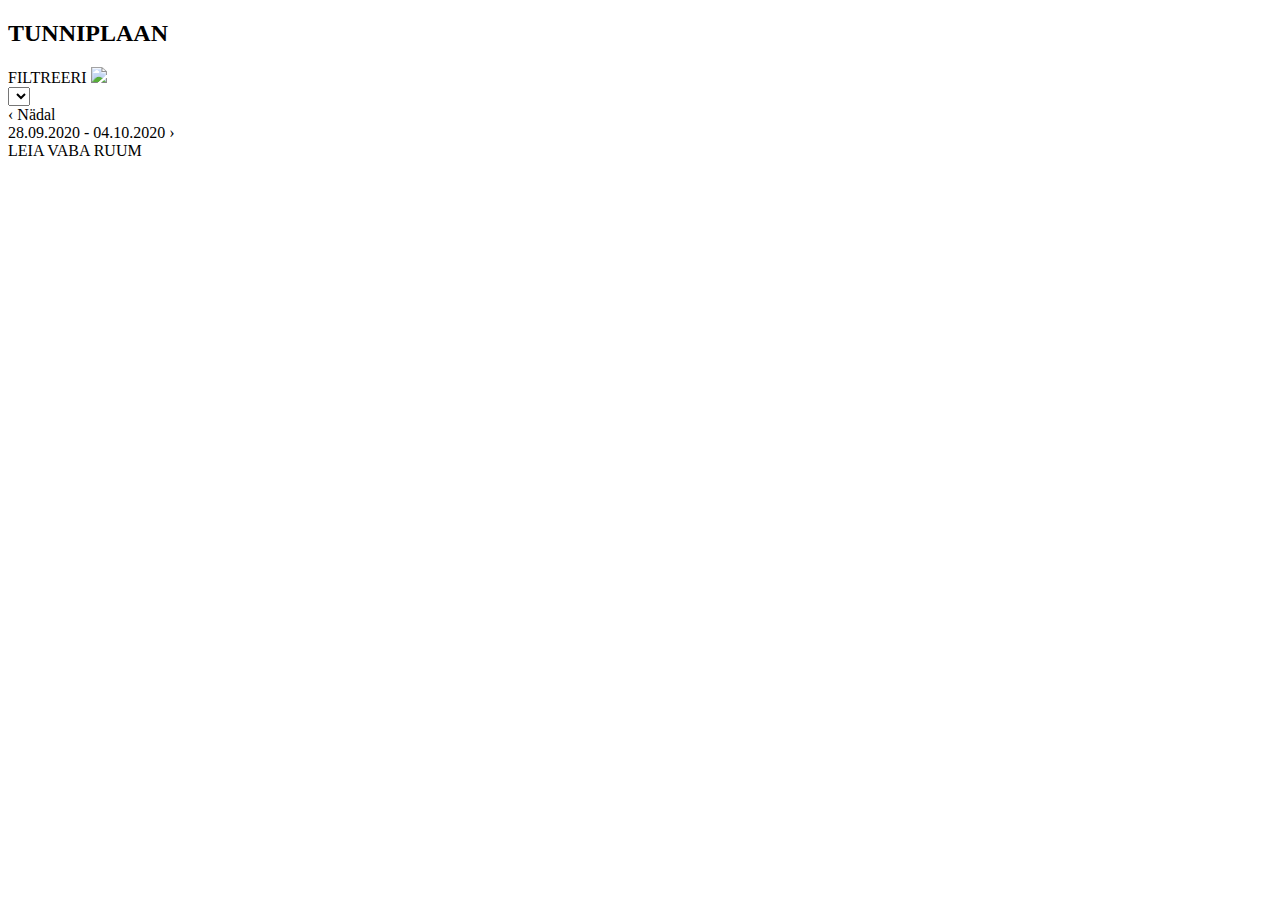
==== index.html @ d2fbaba7 "Merge pull request #4 from terx7/master" ====
<!DOCTYPE html>
<html lang="en">
<link href="https://fonts.googleapis.com/css2?family=Roboto&display=swap" rel="stylesheet">

<head>
    <meta charset="UTF-8">
    <meta name="viewport" content="width=device-width, initial-scale=1.0">
    <title>Tunniplaan - N 01.10.2020</title>
    <link rel="stylesheet" href="style.css">
</head>

<body>

    <div class="tunniplaan">
        <H2>TUNNIPLAAN</H2>
    </div>

    <a href="filter.html" style="text-decoration:none; color: black;">
        <div class="filter">FILTREERI <img class="filterimg"
                src="https://www.pinclipart.com/picdir/big/84-848449_png-file-icon-arrow-up-svg-clipart.png"> </div>
    </a>
    <select name="groups" id="groups"></select>

    
        </div>

    <div class="week">
        <span class="chevron">‹</span>
        <span>Nädal<br>28.09.2020 - 04.10.2020</span>
        <span class="chevron">›</span>
    </div>
    <div class="container"></div>
    <div class="timetable"></div>


    <a class="freeroom">LEIA VABA RUUM</a>
    </div>


</body>
<script src="app.js"></script>

</html>
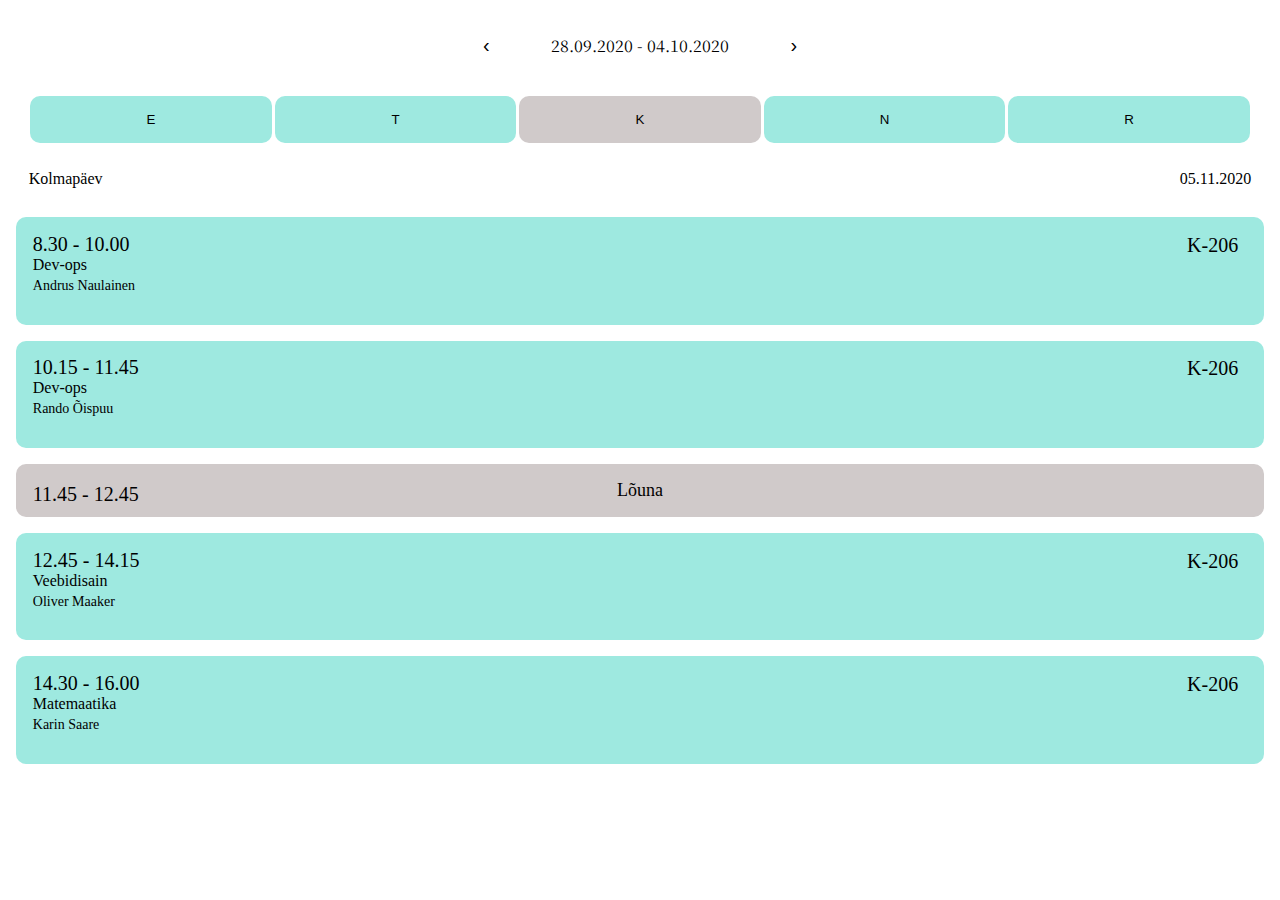
==== commit dd7091fb: "html+css" ====
--- a/index.html
+++ b/index.html
@@ -1,6 +1,6 @@
 <!DOCTYPE html>
 <html lang="en">
-<link href="https://fonts.googleapis.com/css2?family=Roboto&display=swap" rel="stylesheet">
+<link href="https://fonts.googleapis.com/css2?family=Noto+Serif+KR:wght@200;500&display=swap" rel="stylesheet">
 
 <head>
     <meta charset="UTF-8">
@@ -10,34 +10,98 @@
 </head>
 
 <body>
-
-    <div class="tunniplaan">
-        <H2>TUNNIPLAAN</H2>
-    </div>
-
-    <a href="filter.html" style="text-decoration:none; color: black;">
-        <div class="filter">FILTREERI <img class="filterimg"
-                src="https://www.pinclipart.com/picdir/big/84-848449_png-file-icon-arrow-up-svg-clipart.png"> </div>
-    </a>
-    <select name="groups" id="groups"></select>
-
     
         </div>
-
     <div class="week">
         <span class="chevron">‹</span>
-        <span>Nädal<br>28.09.2020 - 04.10.2020</span>
+        <span class="weeks">28.09.2020 - 04.10.2020</span>
         <span class="chevron">›</span>
     </div>
-    <div class="container"></div>
-    <div class="timetable"></div>
+    <div class="container">
+        <div class="days">
+            <button class="monday">E</button>
+            <button class="tuesday">T</button>
+            <button onclick="location.href='index2.html'" class="wednesday">K</button>
+            <button class="thursday">N</button>
+            <button onclick="location.href='index4.html'" class="friday">R</button>
 
-
-    <a class="freeroom">LEIA VABA RUUM</a>
+        </div>
     </div>
-
-
+    <div class="day-box">
+        <div class="leftsides">
+            <span class="aegg">Kolmapäev</span>
+        </div>
+        <div class="rightside"></div>
+        <div class="side">
+            <span class="ruumm">05.11.2020</span>
+        </div>
+    </div>
+    <div class="tund">
+        <div class="leftside">
+            <span class="aeg">8.30 - 10.00</span>
+            <span class="pealkiri">Dev-ops</span>
+            <span class="op">Andrus Naulainen</span>
+            <br>
+        </div>
+        <div class="rightside"> 
+        </div>
+        <div class="side">
+            <span class="ruum">K-206</span>
+        </div>
+    </div>
+    <div class="tund">
+        <div class="leftside">
+            <span class="aeg">10.15 - 11.45</span>
+            <span class="pealkiri">Dev-ops</span>
+            <span class="op">Rando Õispuu</span>
+            <br>
+        </div>
+        <div class="rightside">
+        </div>
+        <div class="side">
+            <span class="ruum">K-206</span>
+        </div>
+    </div>
+    </div>
+    <div class="lunch">
+        <div class="leftside">
+            <span class="aeg">11.45 - 12.45</span>
+        </div>
+        <div class="rightside">
+            <span class="lounapealkiri">Lõuna</span>
+        </div>
+        <div class="side">
+        </div>
+    </div>
+    </div>
+    <div class="tund">
+        <div class="leftside">
+            <span class="aeg">12.45 - 14.15</span>
+            <span class="pealkiri">Veebidisain</span>
+            <span class="op">Oliver Maaker</span>
+            <br>
+        </div>
+        <div class="rightside">
+        </div>
+        <div class="side">
+            <span class="ruum">K-206</span>
+        </div>
+    </div>
+    </div>
+    <div class="tund">
+        <div class="leftside">
+            <span class="aeg">14.30 - 16.00</span>
+            <span class="pealkiri">Matemaatika</span>
+            <span class="op">Karin Saare</span>
+            <br>
+        </div>
+        <div class="rightside">
+        </div>
+        <div class="side">
+            <span class="ruum">K-206</span>
+        </div>
+    </div>
+    </div>
 </body>
-<script src="app.js"></script>
 
 </html>
--- a/style.css
+++ b/style.css
@@ -0,0 +1,231 @@
+body{
+    margin:0;
+    background-color: white;
+}
+
+.container{
+display: flex;
+flex: 1;
+justify-content: space-between;
+
+}
+.tund{
+    display: flex;
+    justify-content: space-between;
+    background-color: #9EE9E0;
+    border-radius:10px;
+    margin: 1rem;
+    padding: 1%;
+}
+.leftside{
+    display: flex;
+    flex-direction: column;
+    width: 33%;
+    color: black;
+}
+.leftside span{
+    font-family: Roboto;
+    font-style: normal;
+    font-weight: normal;
+    color: black;
+    margin-left: 4px;
+}
+.rightside{
+    display: flex;
+    flex-direction: column;
+    text-align: center;
+    flex-grow: 1;
+    flex-basis: auto;
+    white-space: nowrap;
+    color: whitesmoke;
+}
+.rightside span{
+    font-family: Roboto;
+    font-style: normal;
+    font-weight: normal;
+    text-align: center;
+    color: black;
+
+}
+.side{
+    display: flex;
+    justify-content: flex-end;
+    flex-basis: 33%;
+    flex-shrink: 1;
+    color: black;
+    font-family: Roboto;
+    
+}
+.pealkiri{
+    font-size: 16px;
+    line-height: 27px;
+    color: whitesmoke;
+}
+.tunninr{
+    font-size: 16px;
+    line-height: 16px;
+    color: whitesmoke;
+}
+.aeg{
+    font-size: 20px;
+    line-height: 14px;
+    color: whitesmoke;
+    margin-top: 7px;
+}
+.ruum{
+    font-size: 20px;
+    line-height: 16px;
+    margin-top: 7px;
+    margin-right: 13px;
+}
+.op{
+    font-size: 14px;
+    line-height: 16px;
+}
+
+.days{
+    display: flex;
+    flex: 1;
+    justify-content: space-between;
+    margin-left: 1rem;
+    margin-right: 1rem;
+    padding: 1%;
+    color: whitesmoke;
+}
+.days button:not-last{
+    margin-right: 1vw;
+}
+
+.monday{
+    display: flex;
+    flex: 1;
+    border-style:solid;
+    border-color: #C6C6C6;
+    padding:1rem;
+    border-radius:10px;
+    border-width: 0;
+    justify-content: center;
+    align-content: center;
+    background-color: #9EE9E0;
+    margin: 0.1em;
+    color: black;
+}
+.tuesday{
+    display: flex;
+    flex: 1;
+    border-style:solid;
+    border-color: #C6C6C6;
+    padding:1rem;
+    border-radius:10px;
+    border-width: 0;
+    justify-content: center;
+    align-content: center;
+    background-color: #9EE9E0;
+    margin: 0.1em;
+    color: black;
+}
+.wednesday{
+    display: flex;
+    flex: 1;
+    border-style:solid;
+    border-color: #C6C6C6;
+    padding:1rem;
+    border-radius:10px;
+    border-width: 0;
+    background-color: #d0caca;
+    justify-content: center;
+    align-content: center;
+    margin: 0.1em;
+    color: black;
+}
+.thursday{
+    display: flex;
+    flex: 1;
+    border-style:solid;
+    border-color: #2E8799;
+    padding:1rem;
+    border-radius:10px;
+    border-width: 0;
+    background-color: #9EE9E0;
+    justify-content: center;
+    align-content: center;
+    margin: 0.1em;
+    color: black;
+}
+.friday{
+    display: flex;
+    flex: 1;
+    border-style:solid;
+    border-color: #C6C6C6;
+    padding:1rem;
+    border-radius:10px;
+    border-width: 0;
+    background-color: #9EE9E0;
+    justify-content: center;
+    align-content: center;
+    margin: 0.1em;
+    color: black;
+}
+
+.tunniplaan{
+    display: flex;
+    flex: 1;
+    justify-content: center;
+    font-family: 'Noto Serif KR', serif;
+    color: black;
+}
+
+.lunch{
+    display: flex;
+    justify-content: space-between;
+    border-radius:10px;
+    background-color: #d0caca;
+    margin: 1rem;
+    align-items: center;
+    padding: 1%;
+}
+.week {
+    display: flex;
+    align-content: center;
+    justify-content: center;
+    font-family: 'Noto Serif KR', serif;
+    text-align: center;
+    margin: 2%;
+    padding-top: 0.5rem;
+    color: whitesmoke;
+}
+.vabatund{
+    display: flex;
+    justify-content: space-between;
+    background-color: #393939;
+    margin: 1rem;
+    padding: 1%;
+}
+.chevron{
+    font-family: 'Roboto', sans-serif;
+    font-size: 20px;
+    margin-left: 5%;
+    margin-right: 5%;
+    color: black;
+}
+
+.lounapealkiri{
+    font-size: 18px;
+    line-height: 27px;
+}
+
+.day-box{
+    display: flex;
+    flex: 1;
+    justify-content: space-between;
+    margin-left: 1rem;
+    margin-right: 1rem;
+    padding: 1%;
+    color: whitesmoke;
+}
+.weeks{
+    color: black;
+}
+.leftsides{
+    color: black    ;
+}
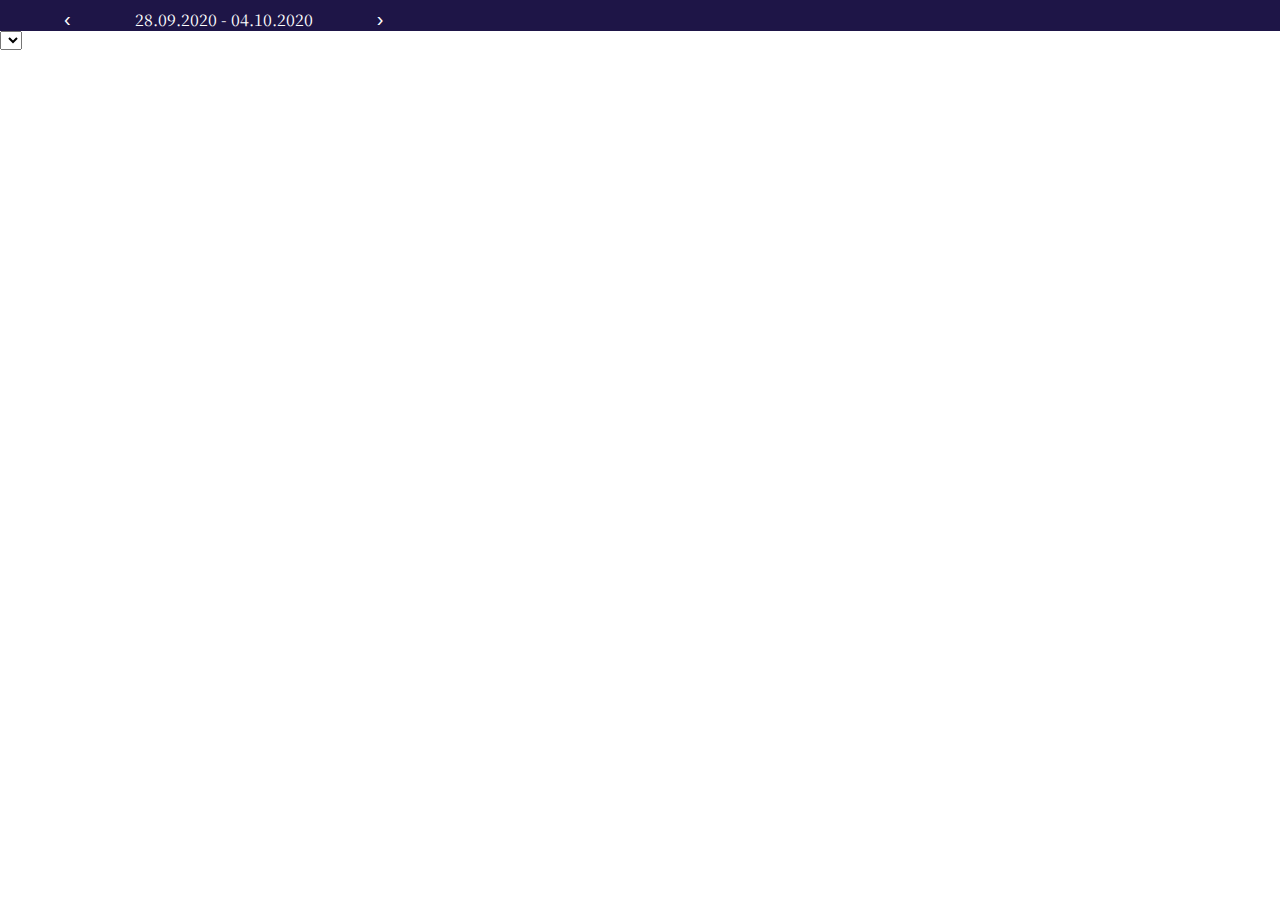
==== commit 48103801: "Merge branch 'master' of https://github.com/krlmhkl/tunniplaaniprojekt-tiim-v" ====
--- a/index.html
+++ b/index.html
@@ -10,98 +10,25 @@
 </head>
 
 <body>
-    
-        </div>
     <div class="week">
         <span class="chevron">‹</span>
         <span class="weeks">28.09.2020 - 04.10.2020</span>
         <span class="chevron">›</span>
     </div>
-    <div class="container">
-        <div class="days">
-            <button class="monday">E</button>
-            <button class="tuesday">T</button>
-            <button onclick="location.href='index2.html'" class="wednesday">K</button>
-            <button class="thursday">N</button>
-            <button onclick="location.href='index4.html'" class="friday">R</button>
 
-        </div>
+    <select name="groups" id="groups"></select>
+
+
     </div>
-    <div class="day-box">
-        <div class="leftsides">
-            <span class="aegg">Kolmapäev</span>
-        </div>
-        <div class="rightside"></div>
-        <div class="side">
-            <span class="ruumm">05.11.2020</span>
-        </div>
+
+
+    <div class="container"></div>
+    <div class="timetable"></div>
+
     </div>
-    <div class="tund">
-        <div class="leftside">
-            <span class="aeg">8.30 - 10.00</span>
-            <span class="pealkiri">Dev-ops</span>
-            <span class="op">Andrus Naulainen</span>
-            <br>
-        </div>
-        <div class="rightside"> 
-        </div>
-        <div class="side">
-            <span class="ruum">K-206</span>
-        </div>
-    </div>
-    <div class="tund">
-        <div class="leftside">
-            <span class="aeg">10.15 - 11.45</span>
-            <span class="pealkiri">Dev-ops</span>
-            <span class="op">Rando Õispuu</span>
-            <br>
-        </div>
-        <div class="rightside">
-        </div>
-        <div class="side">
-            <span class="ruum">K-206</span>
-        </div>
-    </div>
-    </div>
-    <div class="lunch">
-        <div class="leftside">
-            <span class="aeg">11.45 - 12.45</span>
-        </div>
-        <div class="rightside">
-            <span class="lounapealkiri">Lõuna</span>
-        </div>
-        <div class="side">
-        </div>
-    </div>
-    </div>
-    <div class="tund">
-        <div class="leftside">
-            <span class="aeg">12.45 - 14.15</span>
-            <span class="pealkiri">Veebidisain</span>
-            <span class="op">Oliver Maaker</span>
-            <br>
-        </div>
-        <div class="rightside">
-        </div>
-        <div class="side">
-            <span class="ruum">K-206</span>
-        </div>
-    </div>
-    </div>
-    <div class="tund">
-        <div class="leftside">
-            <span class="aeg">14.30 - 16.00</span>
-            <span class="pealkiri">Matemaatika</span>
-            <span class="op">Karin Saare</span>
-            <br>
-        </div>
-        <div class="rightside">
-        </div>
-        <div class="side">
-            <span class="ruum">K-206</span>
-        </div>
-    </div>
-    </div>
+
+
 </body>
+<script src="app.js"></script>
 
 </html>
--- a/style.css
+++ b/style.css
@@ -20,13 +20,11 @@
 .leftside{
     display: flex;
     flex-direction: column;
-    width: 33%;
     color: black;
 }
 .leftside span{
     font-family: Roboto;
     font-style: normal;
-    font-weight: normal;
     color: black;
     margin-left: 4px;
 }
@@ -54,12 +52,13 @@
     flex-shrink: 1;
     color: black;
     font-family: Roboto;
-    
+
 }
 .pealkiri{
-    font-size: 16px;
-    line-height: 27px;
-    color: whitesmoke;
+    font-size: 15px;
+    line-height: 20px;
+    margin-top: 4px;
+    font-weight:700;
 }
 .tunninr{
     font-size: 16px;
@@ -67,20 +66,23 @@
     color: whitesmoke;
 }
 .aeg{
-    font-size: 20px;
+    font-size: 19px;
     line-height: 14px;
     color: whitesmoke;
     margin-top: 7px;
+    font-weight: 700;
 }
 .ruum{
-    font-size: 20px;
+    font-size: 19px;
     line-height: 16px;
     margin-top: 7px;
     margin-right: 13px;
+    font-weight: 700;
 }
 .op{
     font-size: 14px;
-    line-height: 16px;
+    line-height: 19px;
+    font-weight: 400;
 }
 
 .days{
@@ -109,6 +111,8 @@
     background-color: #9EE9E0;
     margin: 0.1em;
     color: black;
+    font-size: 22px;
+    font-weight: 700;
 }
 .tuesday{
     display: flex;
@@ -123,6 +127,8 @@
     background-color: #9EE9E0;
     margin: 0.1em;
     color: black;
+    font-size: 22px;
+    font-weight: 700;
 }
 .wednesday{
     display: flex;
@@ -137,6 +143,8 @@
     align-content: center;
     margin: 0.1em;
     color: black;
+    font-size: 22px;
+    font-weight: 700;
 }
 .thursday{
     display: flex;
@@ -151,6 +159,8 @@
     align-content: center;
     margin: 0.1em;
     color: black;
+    font-size: 22px;
+    font-weight: 700;
 }
 .friday{
     display: flex;
@@ -165,6 +175,8 @@
     align-content: center;
     margin: 0.1em;
     color: black;
+    font-size: 22px;
+    font-weight: 700;
 }
 
 .tunniplaan{
@@ -187,12 +199,12 @@
 .week {
     display: flex;
     align-content: center;
-    justify-content: center;
+    justify-content: flex-start;
     font-family: 'Noto Serif KR', serif;
     text-align: center;
-    margin: 2%;
     padding-top: 0.5rem;
     color: whitesmoke;
+    background-color: #1E1547;
 }
 .vabatund{
     display: flex;
@@ -206,12 +218,13 @@
     font-size: 20px;
     margin-left: 5%;
     margin-right: 5%;
-    color: black;
+    color: white;
 }
 
 .lounapealkiri{
-    font-size: 18px;
-    line-height: 27px;
+    font-size: 16px;
+    line-height: 20px;
+    margin-top: 4px;
 }
 
 .day-box{
@@ -224,7 +237,7 @@
     color: whitesmoke;
 }
 .weeks{
-    color: black;
+    color: white;
 }
 .leftsides{
     color: black    ;
